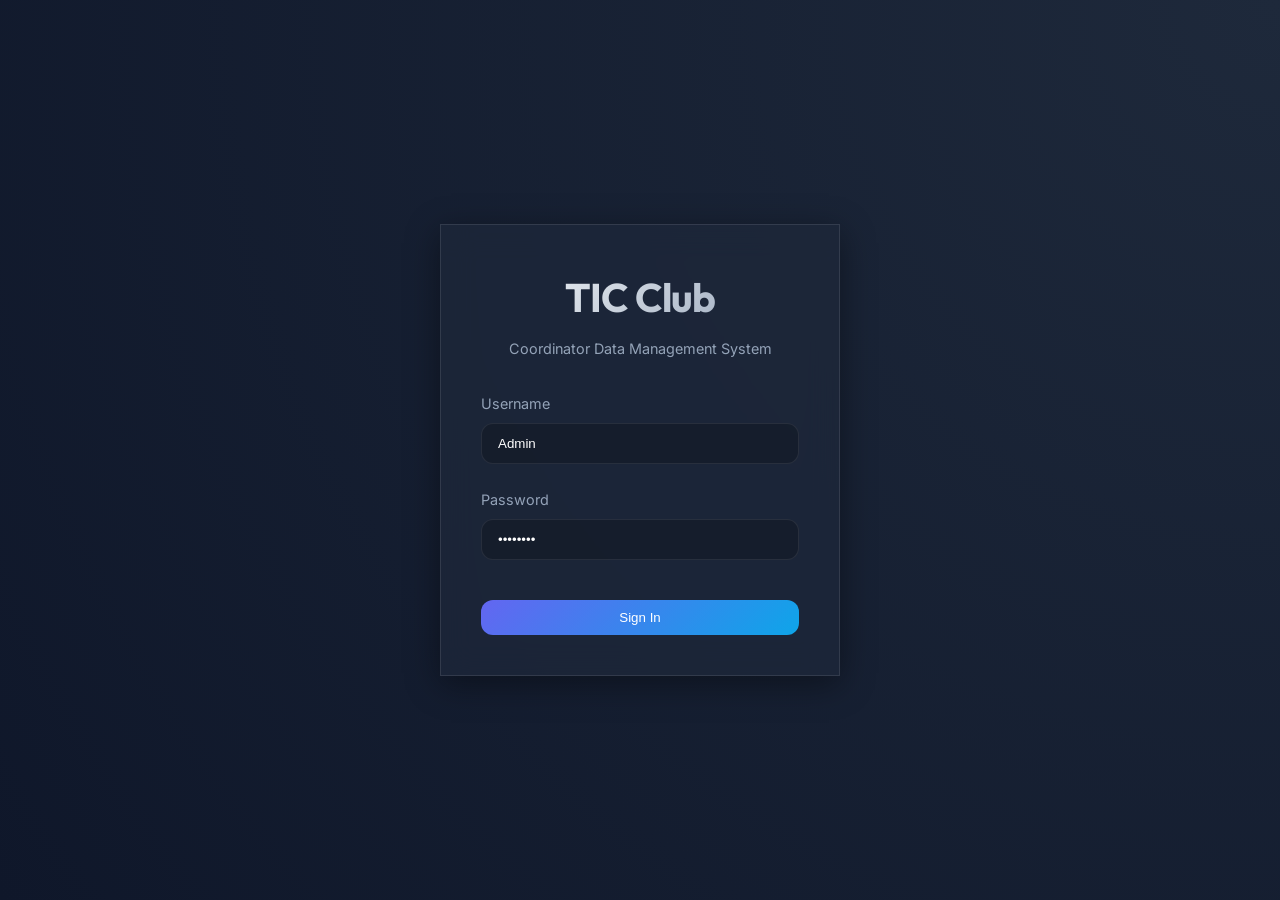
==== frontend/index.html @ 2c554b42 "Add frontend work" ====
<!DOCTYPE html>
<html lang="en">

<head>
    <meta charset="UTF-8">
    <meta name="viewport" content="width=device-width, initial-scale=1.0">
    <title>Login | TIC Club Admin Panel</title>
    <link rel="stylesheet" href="css/style.css">
    <style>
        body {
            height: 100vh;
            display: flex;
            align-items: center;
            justify-content: center;
            background: radial-gradient(circle at top right, #1e293b, #0f172a);
        }

        .login-container {
            width: 100%;
            max-width: 400px;
            padding: 40px;
            animation: fadeIn 0.8s ease-out;
        }

        .brand-logo {
            text-align: center;
            margin-bottom: 2rem;
        }

        .brand-logo h1 {
            font-size: 2.5rem;
            background: linear-gradient(135deg, #f8fafc, #94a3b8);
            -webkit-background-clip: text;
            background-clip: text;
            -webkit-text-fill-color: transparent;
            letter-spacing: -1px;
        }

        .brand-logo p {
            color: var(--text-muted);
            font-size: 0.9rem;
            margin-top: 0.5rem;
        }

        #login-form button {
            width: 100%;
            justify-content: center;
            margin-top: 1rem;
        }

        .alert {
            padding: 12px;
            border-radius: var(--radius);
            margin-bottom: 1.5rem;
            font-size: 0.85rem;
            display: none;
        }

        .alert-error {
            background: rgba(244, 63, 94, 0.1);
            border: 1px solid var(--accent);
            color: var(--accent);
        }

        .spinner {
            width: 20px;
            height: 20px;
            border: 3px solid rgba(255, 255, 255, 0.3);
            border-radius: 50%;
            border-top-color: #fff;
            animation: spin 1s ease-in-out infinite;
            display: none;
        }

        @keyframes spin {
            to {
                transform: rotate(360deg);
            }
        }
    </style>
</head>

<body>
    <div class="login-container glass-card">
        <div class="brand-logo">
            <h1>TIC Club</h1>
            <p>Coordinator Data Management System</p>
        </div>

        <div id="alert" class="alert alert-error"></div>

        <form id="login-form">
            <div class="input-group">
                <label for="username">Username</label>
                <input type="text" id="username" value="Admin" required autocomplete="username">
            </div>
            <div class="input-group">
                <label for="password">Password</label>
                <input type="password" id="password" value="Adm1n*00" required autocomplete="current-password">
            </div>
            <button type="submit" class="btn btn-primary">
                <span id="btn-text">Sign In</span>
                <div id="spinner" class="spinner"></div>
            </button>
        </form>
    </div>

    <script src="js/auth.js"></script>
</body>

</html>
---- frontend/css/style.css ----
@import url('https://fonts.googleapis.com/css2?family=Inter:wght@300;400;500;600;700&family=Outfit:wght@300;400;500;600;700&display=swap');

:root {
    /* Color Palette - Cyber/Modern Dark Theme */
    --primary: #6366f1;
    --primary-glow: rgba(99, 102, 241, 0.5);
    --secondary: #0ea5e9;
    --accent: #f43f5e;
    --bg-dark: #0f172a;
    --bg-card: rgba(30, 41, 59, 0.7);
    --text-main: #f8fafc;
    --text-muted: #94a3b8;
    --border-color: rgba(255, 255, 255, 0.1);
    --glass-bg: rgba(255, 255, 255, 0.03);
    --glass-border: rgba(255, 255, 255, 0.08);
    
    /* Layout Tokens */
    --sidebar-width: 260px;
    --header-height: 70px;
    --radius: 12px;
    --transition: all 0.3s cubic-bezier(0.4, 0, 0.2, 1);
}

* {
    margin: 0;
    padding: 0;
    box-sizing: border-box;
}

body {
    font-family: 'Inter', sans-serif;
    background-color: var(--bg-dark);
    color: var(--text-main);
    overflow-x: hidden;
    line-height: 1.6;
}

h1, h2, h3, .brand {
    font-family: 'Outfit', sans-serif;
}

/* Glassmorphism Classes */
.glass {
    background: var(--glass-bg);
    backdrop-filter: blur(12px);
    -webkit-backdrop-filter: blur(12px);
    border: 1px solid var(--glass-border);
    border-radius: var(--radius);
}

.glass-card {
    background: var(--bg-card);
    backdrop-filter: blur(16px);
    border: 1px solid var(--border-color);
    box-shadow: 0 8px 32px 0 rgba(0, 0, 0, 0.4);
}

/* Global Transitions */
a, button, input {
    transition: var(--transition);
}

/* Utility Animations */
@keyframes fadeIn {
    from { opacity: 0; transform: translateY(10px); }
    to { opacity: 1; transform: translateY(0); }
}

@keyframes glow {
    0% { box-shadow: 0 0 5px var(--primary-glow); }
    50% { box-shadow: 0 0 20px var(--primary-glow); }
    100% { box-shadow: 0 0 5px var(--primary-glow); }
}

/* Base Components Styles */
.btn {
    padding: 10px 24px;
    border-radius: var(--radius);
    border: none;
    cursor: pointer;
    font-weight: 500;
    display: inline-flex;
    align-items: center;
    gap: 8px;
    text-decoration: none;
}

.btn-primary {
    background: linear-gradient(135deg, var(--primary), var(--secondary));
    color: white;
}

.btn-primary:hover {
    transform: translateY(-2px);
    box-shadow: 0 4px 15px var(--primary-glow);
}

.input-group {
    margin-bottom: 1.5rem;
}

.input-group label {
    display: block;
    margin-bottom: 0.5rem;
    color: var(--text-muted);
    font-size: 0.9rem;
}

.input-group input {
    width: 100%;
    padding: 12px 16px;
    background: rgba(0, 0, 0, 0.2);
    border: 1px solid var(--glass-border);
    border-radius: var(--radius);
    color: white;
    outline: none;
}

.input-group input:focus {
    border-color: var(--primary);
    box-shadow: 0 0 0 4px rgba(99, 102, 241, 0.1);
}
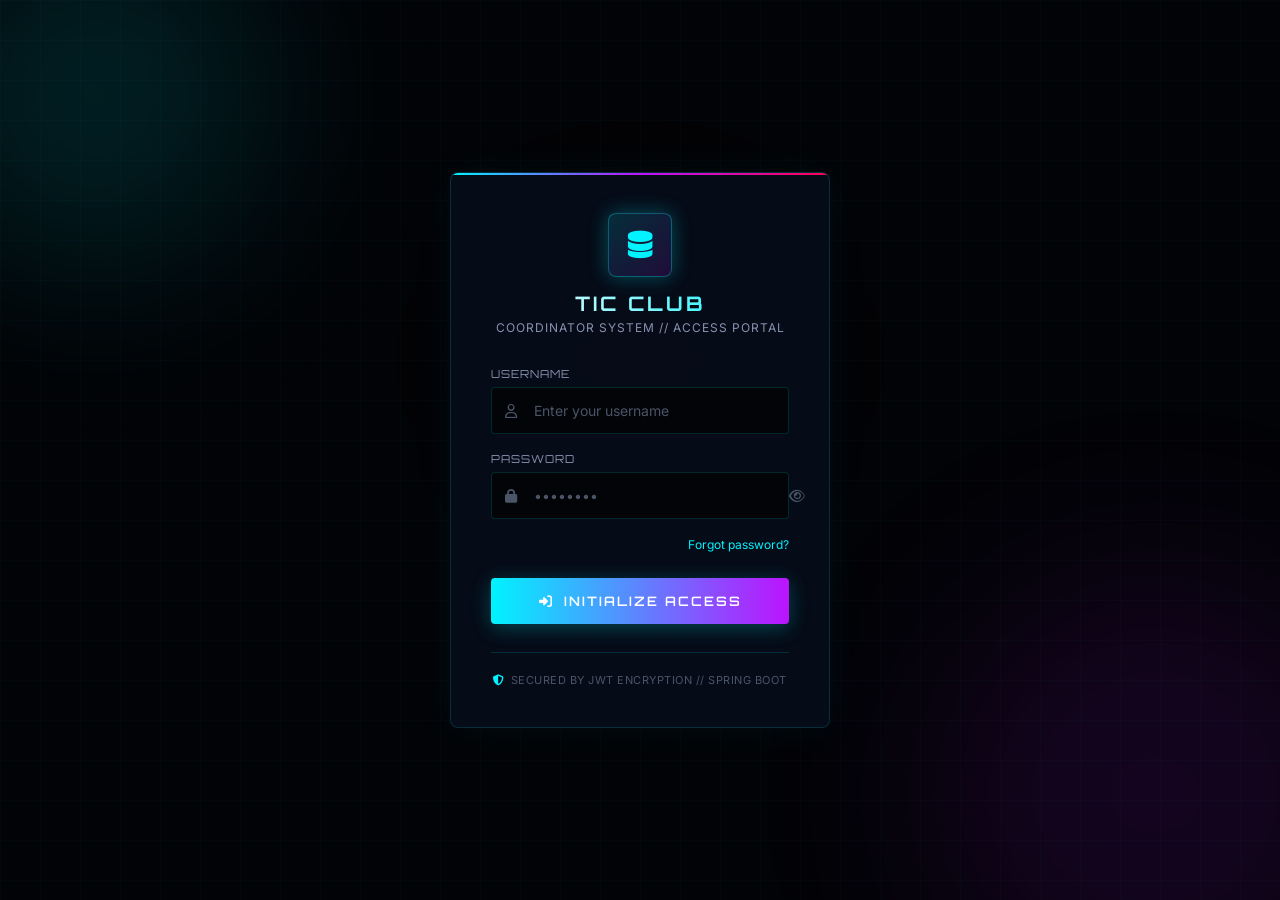
==== commit 553cd701: "Fronted Added.." ====
--- a/frontend/index.html
+++ b/frontend/index.html
@@ -1,111 +1,70 @@
 <!DOCTYPE html>
 <html lang="en">
-
 <head>
     <meta charset="UTF-8">
     <meta name="viewport" content="width=device-width, initial-scale=1.0">
-    <title>Login | TIC Club Admin Panel</title>
-    <link rel="stylesheet" href="css/style.css">
-    <style>
-        body {
-            height: 100vh;
-            display: flex;
-            align-items: center;
-            justify-content: center;
-            background: radial-gradient(circle at top right, #1e293b, #0f172a);
-        }
+    <title>Login — TIC Club Data Management</title>
+    <link rel="stylesheet" href="https://cdnjs.cloudflare.com/ajax/libs/font-awesome/6.5.0/css/all.min.css">
+    <link rel="stylesheet" href="./assets/css/main.css">
+    <link rel="stylesheet" href="./assets/css/auth.css">
+</head>
+<body class="auth-page">
+    <!-- Ambient Orbs -->
+    <div class="orb orb-1"></div>
+    <div class="orb orb-2"></div>
+    <div class="orb orb-3"></div>
 
-        .login-container {
-            width: 100%;
-            max-width: 400px;
-            padding: 40px;
-            animation: fadeIn 0.8s ease-out;
-        }
+    <div class="auth-wrap">
+        <div class="auth-card">
+            <div class="auth-logo">
+                <div class="logo-box"><i class="fa-solid fa-database"></i></div>
+                <h1>TIC Club</h1>
+                <p>COORDINATOR SYSTEM // ACCESS PORTAL</p>
+            </div>
 
-        .brand-logo {
-            text-align: center;
-            margin-bottom: 2rem;
-        }
+            <div class="alert error" id="alertBox">
+                <i class="fa-solid fa-triangle-exclamation"></i>
+                <span id="alertMsg">Invalid credentials.</span>
+            </div>
 
-        .brand-logo h1 {
-            font-size: 2.5rem;
-            background: linear-gradient(135deg, #f8fafc, #94a3b8);
-            -webkit-background-clip: text;
-            background-clip: text;
-            -webkit-text-fill-color: transparent;
-            letter-spacing: -1px;
-        }
+            <form class="auth-form" id="loginForm" novalidate>
+                <div class="input-group">
+                    <label>Username</label>
+                    <div class="input-icon-wrap">
+                        <input class="input-field" type="text" id="username" placeholder="Enter your username" autocomplete="username" required>
+                        <i class="fa-regular fa-user"></i>
+                    </div>
+                </div>
 
-        .brand-logo p {
-            color: var(--text-muted);
-            font-size: 0.9rem;
-            margin-top: 0.5rem;
-        }
+                <div class="input-group">
+                    <label>Password</label>
+                    <div class="pass-wrap input-icon-wrap">
+                        <input class="input-field" type="password" id="password" placeholder="••••••••" autocomplete="current-password" required>
+                        <i class="fa-solid fa-lock"></i>
+                        <button type="button" class="toggle-pass" id="togglePass">
+                            <i class="fa-regular fa-eye" id="eyeIcon"></i>
+                        </button>
+                    </div>
+                </div>
 
-        #login-form button {
-            width: 100%;
-            justify-content: center;
-            margin-top: 1rem;
-        }
+                <div class="form-extras">
+                    <a href="forgot-password.html" class="form-link">Forgot password?</a>
+                </div>
 
-        .alert {
-            padding: 12px;
-            border-radius: var(--radius);
-            margin-bottom: 1.5rem;
-            font-size: 0.85rem;
-            display: none;
-        }
+                <button type="submit" class="auth-btn" id="loginBtn">
+                    <i class="fa-solid fa-right-to-bracket" id="btnIcon"></i>
+                    <span id="btnText">INITIALIZE ACCESS</span>
+                    <div class="spinner" id="loginSpinner"></div>
+                </button>
+            </form>
 
-        .alert-error {
-            background: rgba(244, 63, 94, 0.1);
-            border: 1px solid var(--accent);
-            color: var(--accent);
-        }
-
-        .spinner {
-            width: 20px;
-            height: 20px;
-            border: 3px solid rgba(255, 255, 255, 0.3);
-            border-radius: 50%;
-            border-top-color: #fff;
-            animation: spin 1s ease-in-out infinite;
-            display: none;
-        }
-
-        @keyframes spin {
-            to {
-                transform: rotate(360deg);
-            }
-        }
-    </style>
-</head>
-
-<body>
-    <div class="login-container glass-card">
-        <div class="brand-logo">
-            <h1>TIC Club</h1>
-            <p>Coordinator Data Management System</p>
+            <div class="auth-footer">
+                <p><i class="fa-solid fa-shield-halved" style="color:var(--cyan);margin-right:6px;"></i>SECURED BY JWT ENCRYPTION // SPRING BOOT</p>
+            </div>
         </div>
-
-        <div id="alert" class="alert alert-error"></div>
-
-        <form id="login-form">
-            <div class="input-group">
-                <label for="username">Username</label>
-                <input type="text" id="username" value="Admin" required autocomplete="username">
-            </div>
-            <div class="input-group">
-                <label for="password">Password</label>
-                <input type="password" id="password" value="Adm1n*00" required autocomplete="current-password">
-            </div>
-            <button type="submit" class="btn btn-primary">
-                <span id="btn-text">Sign In</span>
-                <div id="spinner" class="spinner"></div>
-            </button>
-        </form>
     </div>
 
-    <script src="js/auth.js"></script>
+    <script src="./assets/js/api.js"></script>
+    <script src="./assets/js/auth.js"></script>
 </body>
-
-</html>+</html>
--- a/frontend/assets/css/main.css
+++ b/frontend/assets/css/main.css
@@ -0,0 +1,649 @@
+/* ================================================
+   GLOBAL DESIGN SYSTEM - TIC CLUB CYBERPUNK THEME
+   ================================================ */
+
+@import url('https://fonts.googleapis.com/css2?family=Orbitron:wght@400;500;600;700;900&family=Inter:wght@300;400;500;600;700&display=swap');
+
+:root {
+    /* === CORE COLORS === */
+    --cyan: #00f3ff;
+    --purple: #bc13fe;
+    --pink: #ff0055;
+    --bg: #020306;
+    --bg2: #060d1a;
+    --bg3: #0a1628;
+    --surface: rgba(6, 13, 26, 0.85);
+    --surface2: rgba(10, 22, 40, 0.6);
+    --border: rgba(0, 243, 255, 0.15);
+    --border2: rgba(0, 243, 255, 0.3);
+
+    /* === TEXT === */
+    --text: #ffffff;
+    --text2: #8892b0;
+    --text3: #4a5568;
+
+    /* === GRADIENTS === */
+    --grad-cyber: linear-gradient(90deg, var(--cyan), var(--purple), var(--pink));
+    --grad-btn: linear-gradient(90deg, var(--cyan), var(--purple));
+    --grad-bg: linear-gradient(135deg, #020306 0%, #060d1a 50%, #020306 100%);
+
+    /* === GLOWS === */
+    --glow-cyan: 0 0 20px rgba(0, 243, 255, 0.3);
+    --glow-purple: 0 0 20px rgba(188, 19, 254, 0.3);
+    --glow-pink: 0 0 20px rgba(255, 0, 85, 0.3);
+    --glow-panel: 0 0 40px rgba(0, 243, 255, 0.05);
+
+    /* === FONTS === */
+    --font-head: 'Orbitron', sans-serif;
+    --font-body: 'Inter', sans-serif;
+
+    /* === EFFECTS === */
+    --transition: all 0.2s cubic-bezier(0.4, 0, 0.2, 1);
+    --blur: blur(10px);
+    --radius: 4px;
+    --radius-lg: 8px;
+}
+
+/* === RESET === */
+*,
+*::before,
+*::after {
+    margin: 0;
+    padding: 0;
+    box-sizing: border-box;
+}
+
+html {
+    scroll-behavior: smooth;
+}
+
+body {
+    font-family: var(--font-body);
+    background: var(--bg);
+    color: var(--text);
+    min-height: 100vh;
+    overflow-x: hidden;
+    /* Subtle grid overlay */
+    background-image:
+        linear-gradient(rgba(0, 243, 255, 0.02) 1px, transparent 1px),
+        linear-gradient(90deg, rgba(0, 243, 255, 0.02) 1px, transparent 1px);
+    background-size: 40px 40px;
+}
+
+/* === GLASS PANEL === */
+.glass {
+    background: var(--surface);
+    backdrop-filter: var(--blur);
+    -webkit-backdrop-filter: var(--blur);
+    border: 1px solid var(--border);
+    box-shadow: var(--glow-panel);
+}
+
+/* === TYPOGRAPHY === */
+h1,
+h2,
+h3,
+h4 {
+    font-family: var(--font-head);
+    letter-spacing: 1px;
+}
+
+a {
+    text-decoration: none;
+    color: var(--cyan);
+    transition: var(--transition);
+}
+
+a:hover {
+    color: #fff;
+}
+
+/* === CYBER GRADIENT TEXT === */
+.grad-text {
+    background: var(--grad-cyber);
+    -webkit-background-clip: text;
+    -webkit-text-fill-color: transparent;
+    background-clip: text;
+}
+
+/* === BUTTONS === */
+.btn {
+    font-family: var(--font-head);
+    font-size: 13px;
+    font-weight: 600;
+    letter-spacing: 1.5px;
+    text-transform: uppercase;
+    padding: 12px 28px;
+    border: none;
+    border-radius: var(--radius);
+    cursor: pointer;
+    display: inline-flex;
+    align-items: center;
+    gap: 8px;
+    transition: var(--transition);
+}
+
+.btn-primary {
+    background: var(--grad-btn);
+    color: #fff;
+    box-shadow: 0 4px 15px rgba(0, 243, 255, 0.2);
+}
+
+.btn-primary:hover {
+    transform: translateY(-2px) scale(1.02);
+    box-shadow: 0 8px 25px rgba(0, 243, 255, 0.5);
+}
+
+.btn-outline {
+    background: transparent;
+    color: var(--cyan);
+    border: 1px solid var(--border2);
+}
+
+.btn-outline:hover {
+    background: rgba(0, 243, 255, 0.08);
+    box-shadow: var(--glow-cyan);
+}
+
+.btn-danger {
+    background: rgba(255, 0, 85, 0.15);
+    color: var(--pink);
+    border: 1px solid rgba(255, 0, 85, 0.3);
+}
+
+.btn-danger:hover {
+    background: rgba(255, 0, 85, 0.25);
+    box-shadow: var(--glow-pink);
+}
+
+/* === INPUTS === */
+.input-field {
+    width: 100%;
+    background: rgba(2, 3, 6, 0.8);
+    border: 1px solid var(--border);
+    border-radius: var(--radius);
+    padding: 14px 16px;
+    color: var(--text);
+    font-family: var(--font-body);
+    font-size: 14px;
+    outline: none;
+    transition: var(--transition);
+}
+
+.input-field::placeholder {
+    color: var(--text3);
+}
+
+.input-field:focus {
+    border-color: var(--cyan);
+    box-shadow: 0 0 12px rgba(0, 243, 255, 0.2);
+}
+
+.input-group {
+    position: relative;
+    display: flex;
+    flex-direction: column;
+    gap: 6px;
+}
+
+.input-group label {
+    font-size: 11px;
+    font-family: var(--font-head);
+    letter-spacing: 1px;
+    text-transform: uppercase;
+    color: var(--text2);
+}
+
+.input-icon-wrap {
+    position: relative;
+}
+
+.input-icon-wrap i {
+    position: absolute;
+    left: 14px;
+    top: 50%;
+    transform: translateY(-50%);
+    color: var(--text3);
+    font-size: 14px;
+    pointer-events: none;
+    transition: var(--transition);
+}
+
+.input-icon-wrap .input-field {
+    padding-left: 42px;
+}
+
+.input-icon-wrap .input-field:focus~i,
+.input-icon-wrap:focus-within i {
+    color: var(--cyan);
+}
+
+/* === TABLES === */
+.data-table {
+    width: 100%;
+    border-collapse: collapse;
+    font-size: 14px;
+}
+
+.data-table th {
+    font-family: var(--font-head);
+    font-size: 10px;
+    letter-spacing: 2px;
+    text-transform: uppercase;
+    color: var(--text2);
+    padding: 14px 16px;
+    text-align: left;
+    border-bottom: 1px solid var(--border);
+}
+
+.data-table td {
+    padding: 14px 16px;
+    border-bottom: 1px solid rgba(0, 243, 255, 0.05);
+    color: var(--text);
+    transition: var(--transition);
+}
+
+.data-table tr:hover td {
+    background: rgba(0, 243, 255, 0.03);
+}
+
+/* === BADGES === */
+.badge {
+    display: inline-block;
+    padding: 3px 10px;
+    border-radius: 100px;
+    font-size: 11px;
+    font-weight: 600;
+    letter-spacing: 0.5px;
+}
+
+.badge-cyan {
+    background: rgba(0, 243, 255, 0.12);
+    color: var(--cyan);
+    border: 1px solid rgba(0, 243, 255, 0.3);
+}
+
+.badge-purple {
+    background: rgba(188, 19, 254, 0.12);
+    color: var(--purple);
+    border: 1px solid rgba(188, 19, 254, 0.3);
+}
+
+.badge-pink {
+    background: rgba(255, 0, 85, 0.12);
+    color: var(--pink);
+    border: 1px solid rgba(255, 0, 85, 0.3);
+}
+
+.badge-green {
+    background: rgba(0, 255, 136, 0.12);
+    color: #00ff88;
+    border: 1px solid rgba(0, 255, 136, 0.3);
+}
+
+/* === CARDS === */
+.card {
+    background: var(--surface);
+    border: 1px solid var(--border);
+    border-radius: var(--radius-lg);
+    padding: 24px;
+    transition: var(--transition);
+}
+
+.card:hover {
+    border-color: var(--border2);
+    box-shadow: var(--glow-panel);
+}
+
+/* === STAT CARDS === */
+.stat-card {
+    background: var(--surface2);
+    border: 1px solid var(--border);
+    border-radius: var(--radius-lg);
+    padding: 20px;
+    display: flex;
+    align-items: center;
+    gap: 16px;
+    transition: var(--transition);
+    position: relative;
+    overflow: hidden;
+}
+
+.stat-card::before {
+    content: '';
+    position: absolute;
+    top: 0;
+    left: 0;
+    right: 0;
+    height: 2px;
+    background: var(--grad-cyber);
+}
+
+.stat-card:hover {
+    transform: translateY(-2px);
+    box-shadow: var(--glow-cyan);
+    border-color: var(--border2);
+}
+
+.stat-icon {
+    width: 48px;
+    height: 48px;
+    border-radius: var(--radius);
+    display: flex;
+    align-items: center;
+    justify-content: center;
+    font-size: 20px;
+}
+
+.stat-icon.cyan {
+    background: rgba(0, 243, 255, 0.1);
+    color: var(--cyan);
+    box-shadow: 0 0 12px rgba(0, 243, 255, 0.2);
+}
+
+.stat-icon.purple {
+    background: rgba(188, 19, 254, 0.1);
+    color: var(--purple);
+    box-shadow: 0 0 12px rgba(188, 19, 254, 0.2);
+}
+
+.stat-icon.pink {
+    background: rgba(255, 0, 85, 0.1);
+    color: var(--pink);
+    box-shadow: 0 0 12px rgba(255, 0, 85, 0.2);
+}
+
+.stat-icon.green {
+    background: rgba(0, 255, 136, 0.1);
+    color: #00ff88;
+    box-shadow: 0 0 12px rgba(0, 255, 136, 0.2);
+}
+
+.stat-info h3 {
+    font-size: 28px;
+    font-family: var(--font-head);
+    font-weight: 700;
+}
+
+.stat-info p {
+    font-size: 12px;
+    color: var(--text2);
+    text-transform: uppercase;
+    letter-spacing: 1px;
+    margin-top: 2px;
+}
+
+/* === SECTION HEADER === */
+.section-header {
+    display: flex;
+    align-items: center;
+    justify-content: space-between;
+    margin-bottom: 24px;
+}
+
+.section-title {
+    font-family: var(--font-head);
+    font-size: 14px;
+    letter-spacing: 2px;
+    text-transform: uppercase;
+    color: var(--text2);
+    display: flex;
+    align-items: center;
+    gap: 10px;
+}
+
+.section-title::before {
+    content: '';
+    display: block;
+    width: 3px;
+    height: 16px;
+    background: var(--grad-btn);
+    border-radius: 2px;
+}
+
+/* === MODAL === */
+.modal-overlay {
+    display: none;
+    position: fixed;
+    inset: 0;
+    background: rgba(2, 3, 6, 0.85);
+    backdrop-filter: blur(4px);
+    z-index: 1000;
+    align-items: center;
+    justify-content: center;
+    padding: 20px;
+}
+
+.modal-overlay.active {
+    display: flex;
+}
+
+.modal {
+    background: var(--bg2);
+    border: 1px solid var(--border2);
+    border-radius: var(--radius-lg);
+    padding: 32px;
+    width: 100%;
+    max-width: 480px;
+    box-shadow: var(--glow-cyan);
+    animation: slideUp 0.3s ease;
+}
+
+.modal-header {
+    display: flex;
+    align-items: center;
+    justify-content: space-between;
+    margin-bottom: 24px;
+}
+
+.modal-title {
+    font-family: var(--font-head);
+    font-size: 14px;
+    letter-spacing: 2px;
+    text-transform: uppercase;
+    color: var(--cyan);
+}
+
+.modal-close {
+    background: none;
+    border: none;
+    color: var(--text2);
+    cursor: pointer;
+    font-size: 18px;
+    transition: var(--transition);
+}
+
+.modal-close:hover {
+    color: var(--pink);
+}
+
+/* === FORM GRID === */
+.form-grid {
+    display: grid;
+    grid-template-columns: 1fr 1fr;
+    gap: 16px;
+}
+
+.form-grid .full {
+    grid-column: 1 / -1;
+}
+
+.form-actions {
+    display: flex;
+    gap: 12px;
+    justify-content: flex-end;
+    margin-top: 24px;
+}
+
+/* === TOAST NOTIFICATION === */
+.toast {
+    position: fixed;
+    bottom: 24px;
+    right: 24px;
+    padding: 14px 20px;
+    border-radius: var(--radius);
+    font-size: 13px;
+    display: flex;
+    align-items: center;
+    gap: 10px;
+    z-index: 9999;
+    animation: slideUp 0.3s ease;
+    min-width: 260px;
+}
+
+.toast.success {
+    background: rgba(0, 255, 136, 0.1);
+    border: 1px solid rgba(0, 255, 136, 0.3);
+    color: #00ff88;
+}
+
+.toast.error {
+    background: rgba(255, 0, 85, 0.1);
+    border: 1px solid rgba(255, 0, 85, 0.3);
+    color: var(--pink);
+}
+
+.toast.info {
+    background: rgba(0, 243, 255, 0.1);
+    border: 1px solid var(--border2);
+    color: var(--cyan);
+}
+
+/* === SCROLLBAR === */
+::-webkit-scrollbar {
+    width: 6px;
+}
+
+::-webkit-scrollbar-track {
+    background: var(--bg);
+}
+
+::-webkit-scrollbar-thumb {
+    background: var(--border2);
+    border-radius: 3px;
+}
+
+::-webkit-scrollbar-thumb:hover {
+    background: var(--cyan);
+}
+
+/* === LOADER SPINNER === */
+.spinner {
+    width: 18px;
+    height: 18px;
+    border: 2px solid rgba(255, 255, 255, 0.2);
+    border-top-color: white;
+    border-radius: 50%;
+    animation: spin 0.8s linear infinite;
+    display: none;
+}
+
+.spinner.active {
+    display: block;
+}
+
+/* === KEYFRAMES === */
+@keyframes slideUp {
+    from {
+        opacity: 0;
+        transform: translateY(20px);
+    }
+
+    to {
+        opacity: 1;
+        transform: translateY(0);
+    }
+}
+
+@keyframes fadeIn {
+    from {
+        opacity: 0;
+    }
+
+    to {
+        opacity: 1;
+    }
+}
+
+@keyframes spin {
+    to {
+        transform: rotate(360deg);
+    }
+}
+
+@keyframes pulse {
+
+    0%,
+    100% {
+        box-shadow: 0 0 0 0 rgba(0, 243, 255, 0.4);
+    }
+
+    50% {
+        box-shadow: 0 0 0 10px rgba(0, 243, 255, 0);
+    }
+}
+
+@keyframes glow-flicker {
+
+    0%,
+    100% {
+        opacity: 1;
+    }
+
+    50% {
+        opacity: 0.7;
+    }
+}
+
+@keyframes float {
+
+    0%,
+    100% {
+        transform: translateY(0);
+    }
+
+    50% {
+        transform: translateY(-16px);
+    }
+}
+
+/* === UTILITY === */
+.text-cyan {
+    color: var(--cyan);
+}
+
+.text-purple {
+    color: var(--purple);
+}
+
+.text-pink {
+    color: var(--pink);
+}
+
+.text-muted {
+    color: var(--text2);
+}
+
+.mt-4 {
+    margin-top: 16px;
+}
+
+.mt-6 {
+    margin-top: 24px;
+}
+
+.flex {
+    display: flex;
+}
+
+.items-center {
+    align-items: center;
+}
+
+.gap-2 {
+    gap: 8px;
+}
+
+.gap-3 {
+    gap: 12px;
+}
--- a/frontend/assets/css/auth.css
+++ b/frontend/assets/css/auth.css
@@ -0,0 +1,285 @@
+/* ==================
+   AUTH PAGE STYLES
+   ================== */
+
+/* Auth Layout */
+body.auth-page {
+    display: flex;
+    align-items: center;
+    justify-content: center;
+    min-height: 100vh;
+    overflow: hidden;
+    position: relative;
+}
+
+/* Ambient Glow Orbs */
+.orb {
+    position: fixed;
+    border-radius: 50%;
+    filter: blur(90px);
+    pointer-events: none;
+    z-index: 0;
+}
+
+.orb-1 {
+    width: 350px;
+    height: 350px;
+    background: rgba(0, 243, 255, 0.12);
+    top: -80px;
+    left: -80px;
+    animation: float 12s ease-in-out infinite;
+}
+
+.orb-2 {
+    width: 450px;
+    height: 450px;
+    background: rgba(188, 19, 254, 0.1);
+    bottom: -120px;
+    right: -100px;
+    animation: float 15s ease-in-out infinite reverse;
+}
+
+.orb-3 {
+    width: 200px;
+    height: 200px;
+    background: rgba(255, 0, 85, 0.08);
+    top: 40%;
+    left: 50%;
+    transform: translate(-50%, -50%);
+    animation: float 8s ease-in-out infinite;
+}
+
+/* Auth Card */
+.auth-wrap {
+    position: relative;
+    z-index: 10;
+    width: 100%;
+    max-width: 420px;
+    padding: 20px;
+    animation: slideUp 0.5s ease;
+}
+
+.auth-card {
+    background: rgba(6, 13, 26, 0.9);
+    border: 1px solid var(--border);
+    border-radius: var(--radius-lg);
+    padding: 40px;
+    box-shadow: var(--glow-panel), inset 0 1px 0 rgba(0, 243, 255, 0.08);
+    position: relative;
+    overflow: hidden;
+}
+
+/* top highlight line */
+.auth-card::before {
+    content: '';
+    position: absolute;
+    top: 0;
+    left: 0;
+    right: 0;
+    height: 2px;
+    background: var(--grad-cyber);
+}
+
+/* Logo */
+.auth-logo {
+    text-align: center;
+    margin-bottom: 32px;
+}
+
+.logo-box {
+    width: 64px;
+    height: 64px;
+    background: linear-gradient(135deg, rgba(0, 243, 255, 0.15), rgba(188, 19, 254, 0.15));
+    border: 1px solid var(--border2);
+    border-radius: var(--radius-lg);
+    display: flex;
+    align-items: center;
+    justify-content: center;
+    margin: 0 auto 14px;
+    font-size: 28px;
+    color: var(--cyan);
+    transition: var(--transition);
+    box-shadow: var(--glow-cyan);
+}
+
+.logo-box:hover {
+    transform: rotate(-5deg) scale(1.05);
+}
+
+.auth-logo h1 {
+    font-family: var(--font-head);
+    font-size: 20px;
+    letter-spacing: 3px;
+    text-transform: uppercase;
+    background: linear-gradient(to right, #fff, var(--cyan));
+    -webkit-background-clip: text;
+    -webkit-text-fill-color: transparent;
+    background-clip: text;
+}
+
+.auth-logo p {
+    font-size: 12px;
+    color: var(--text2);
+    letter-spacing: 1px;
+    margin-top: 4px;
+}
+
+/* Form */
+.auth-form {
+    display: flex;
+    flex-direction: column;
+    gap: 18px;
+}
+
+.pass-wrap {
+    position: relative;
+}
+
+.pass-wrap .input-field {
+    padding-right: 44px;
+}
+
+.toggle-pass {
+    position: absolute;
+    right: 14px;
+    top: 50%;
+    transform: translateY(-50%);
+    background: none;
+    border: none;
+    color: var(--text3);
+    cursor: pointer;
+    font-size: 14px;
+    transition: var(--transition);
+}
+
+.toggle-pass:hover {
+    color: var(--cyan);
+}
+
+.form-extras {
+    display: flex;
+    align-items: center;
+    justify-content: flex-end;
+}
+
+.form-link {
+    font-size: 12px;
+    color: var(--cyan);
+}
+
+.form-link:hover {
+    color: var(--purple);
+}
+
+/* Auth Button */
+.auth-btn {
+    width: 100%;
+    padding: 15px;
+    background: var(--grad-btn);
+    border: none;
+    border-radius: var(--radius);
+    color: #fff;
+    font-family: var(--font-head);
+    font-size: 13px;
+    font-weight: 600;
+    letter-spacing: 2px;
+    text-transform: uppercase;
+    cursor: pointer;
+    display: flex;
+    align-items: center;
+    justify-content: center;
+    gap: 10px;
+    box-shadow: 0 4px 20px rgba(0, 243, 255, 0.25);
+    transition: var(--transition);
+    position: relative;
+    overflow: hidden;
+    margin-top: 8px;
+}
+
+.auth-btn:hover {
+    transform: translateY(-2px);
+    box-shadow: 0 8px 30px rgba(0, 243, 255, 0.5);
+}
+
+.auth-btn:active {
+    transform: translateY(0);
+}
+
+.auth-btn.loading {
+    pointer-events: none;
+    opacity: 0.7;
+}
+
+/* Error / Success Alert */
+.alert {
+    padding: 12px 16px;
+    border-radius: var(--radius);
+    font-size: 13px;
+    display: none;
+    align-items: center;
+    gap: 10px;
+}
+
+.alert.show {
+    display: flex;
+    animation: fadeIn 0.3s ease;
+}
+
+.alert.error {
+    background: rgba(255, 0, 85, 0.1);
+    border: 1px solid rgba(255, 0, 85, 0.3);
+    color: #ff6b8a;
+}
+
+.alert.success {
+    background: rgba(0, 255, 136, 0.1);
+    border: 1px solid rgba(0, 255, 136, 0.3);
+    color: #00ff88;
+}
+
+.alert.info {
+    background: rgba(0, 243, 255, 0.1);
+    border: 1px solid var(--border2);
+    color: var(--cyan);
+}
+
+/* Auth Footer */
+.auth-footer {
+    text-align: center;
+    margin-top: 28px;
+    padding-top: 20px;
+    border-top: 1px solid var(--border);
+}
+
+.auth-footer p {
+    font-size: 11px;
+    color: var(--text3);
+    letter-spacing: 0.5px;
+}
+
+/* OTP Inputs */
+.otp-wrap {
+    display: flex;
+    gap: 10px;
+    justify-content: center;
+}
+
+.otp-input {
+    width: 52px;
+    height: 58px;
+    text-align: center;
+    font-family: var(--font-head);
+    font-size: 22px;
+    font-weight: 700;
+    background: rgba(2, 3, 6, 0.9);
+    border: 1px solid var(--border);
+    border-radius: var(--radius);
+    color: var(--cyan);
+    outline: none;
+    transition: var(--transition);
+}
+
+.otp-input:focus {
+    border-color: var(--cyan);
+    box-shadow: 0 0 12px rgba(0, 243, 255, 0.3);
+}
